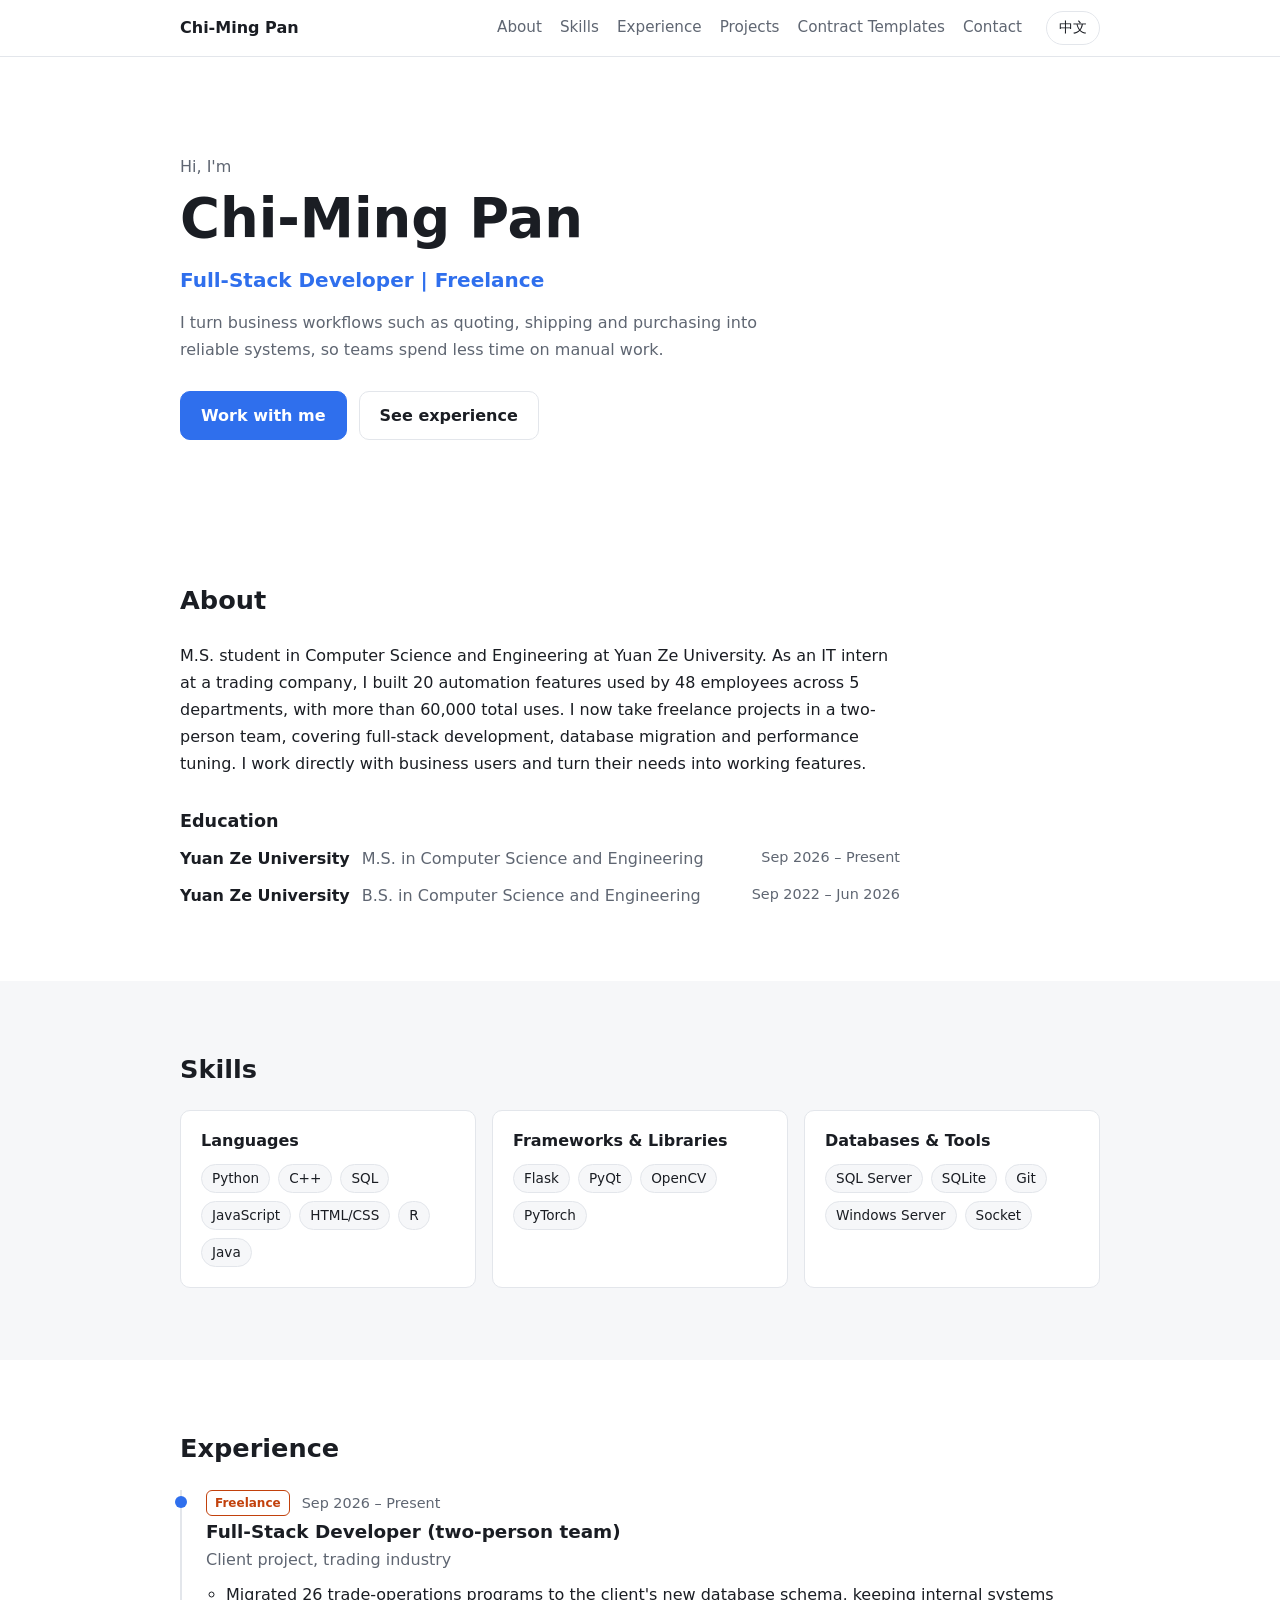
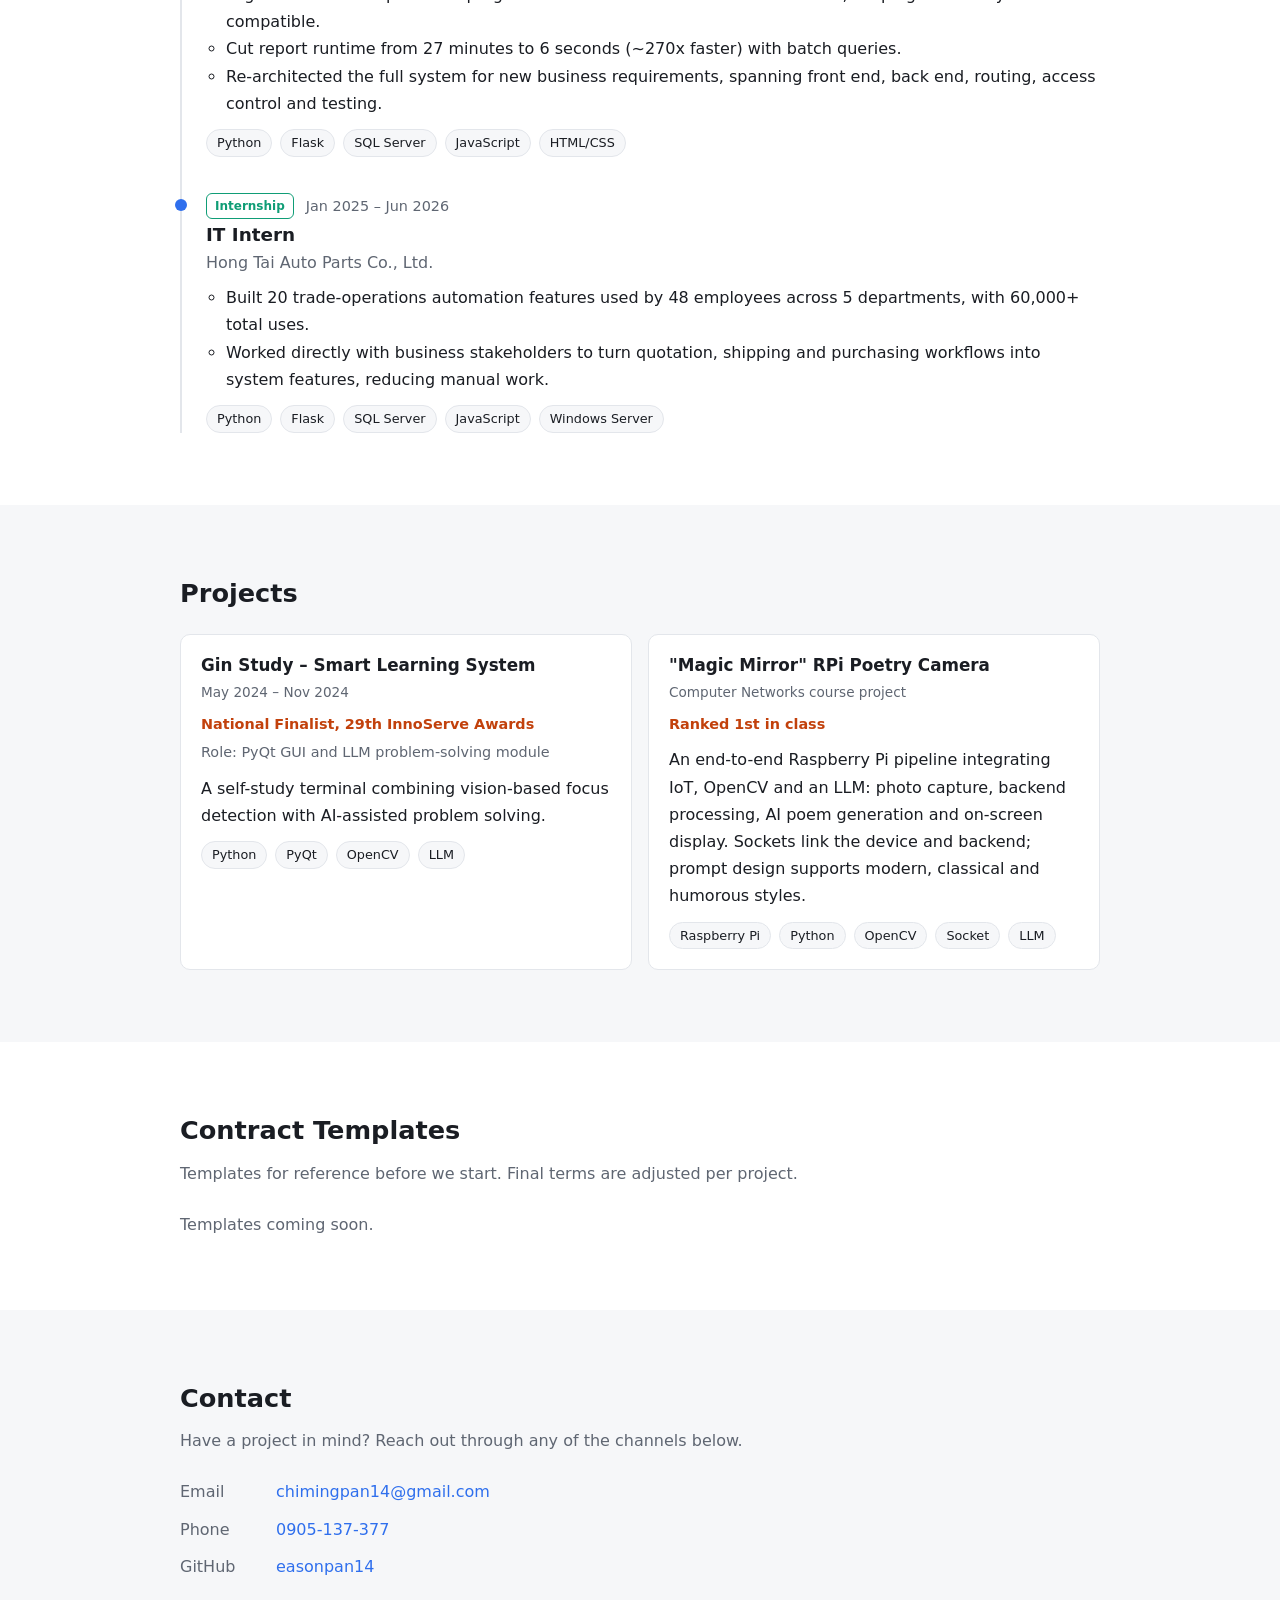
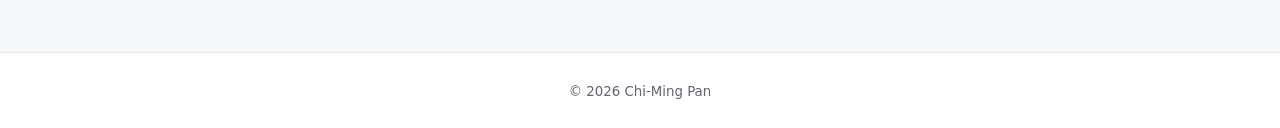
==== index.html @ 43a9b567 "Add bilingual single-page portfolio site Static HTML/CSS/JS portfolio for GitHub Pages with zh/en la" ====
<!DOCTYPE html>
<html lang="zh-Hant">
<head>
  <meta charset="UTF-8" />
  <meta name="viewport" content="width=device-width, initial-scale=1.0" />
  <title>潘啟明 Chi-Ming Pan｜作品集</title>
  <meta name="description" content="潘啟明 Chi-Ming Pan 的個人作品集：技術能力、實習與接案經歷、合約範本下載。" />
  <link rel="stylesheet" href="css/style.css" />
</head>
<body>
  <header class="nav">
    <div class="container nav__inner">
      <a href="#top" class="nav__brand" data-i18n="name"></a>
      <nav class="nav__links">
        <a href="#about" data-i18n="nav.about"></a>
        <a href="#skills" data-i18n="nav.skills"></a>
        <a href="#experience" data-i18n="nav.experience"></a>
        <a href="#projects" data-i18n="nav.projects"></a>
        <a href="#contracts" data-i18n="nav.contracts"></a>
        <a href="#contact" data-i18n="nav.contact"></a>
      </nav>
      <button id="lang-toggle" class="lang-toggle" type="button" aria-label="Switch language"></button>
    </div>
  </header>

  <main id="top">
    <section class="hero">
      <div class="container">
        <p class="hero__eyebrow" data-i18n="hero.eyebrow"></p>
        <h1 class="hero__title" data-i18n="name"></h1>
        <p class="hero__role" data-i18n="hero.role"></p>
        <p class="hero__tagline" data-i18n="hero.tagline"></p>
        <div class="hero__actions">
          <a href="#contact" class="btn btn--primary" data-i18n="hero.cta"></a>
          <a href="#experience" class="btn" data-i18n="hero.cta2"></a>
        </div>
      </div>
    </section>

    <section id="about" class="section">
      <div class="container">
        <h2 class="section__title" data-i18n="nav.about"></h2>
        <p class="about__text" data-i18n="about"></p>
        <h3 class="sub__title" data-i18n="edu.title"></h3>
        <ul id="education-list" class="edu"></ul>
      </div>
    </section>

    <section id="skills" class="section section--alt">
      <div class="container">
        <h2 class="section__title" data-i18n="nav.skills"></h2>
        <div id="skills-list" class="skills"></div>
      </div>
    </section>

    <section id="experience" class="section">
      <div class="container">
        <h2 class="section__title" data-i18n="nav.experience"></h2>
        <ol id="experience-list" class="timeline"></ol>
      </div>
    </section>

    <section id="projects" class="section section--alt">
      <div class="container">
        <h2 class="section__title" data-i18n="nav.projects"></h2>
        <div id="projects-list" class="projects"></div>
      </div>
    </section>

    <section id="contracts" class="section">
      <div class="container">
        <h2 class="section__title" data-i18n="nav.contracts"></h2>
        <p class="section__desc" data-i18n="contracts.desc"></p>
        <ul id="contracts-list" class="contracts"></ul>
      </div>
    </section>

    <section id="contact" class="section section--alt">
      <div class="container">
        <h2 class="section__title" data-i18n="nav.contact"></h2>
        <p class="section__desc" data-i18n="contact.desc"></p>
        <ul id="contact-list" class="contact"></ul>
      </div>
    </section>
  </main>

  <footer class="footer">
    <div class="container">
      <small>© <span id="year"></span> <span data-i18n="name"></span></small>
    </div>
  </footer>

  <script src="js/data.js"></script>
  <script src="js/main.js"></script>
</body>
</html>
---- css/style.css ----
:root {
  --bg: #ffffff;
  --bg-alt: #f6f7f9;
  --fg: #1a1d23;
  --muted: #5f6672;
  --border: #e3e6eb;
  --accent: #2f6fed;
  --accent-fg: #ffffff;
  --intern: #0f9d76;
  --freelance: #c2410c;
  --fulltime: #2f6fed;
  --radius: 10px;
  --max: 960px;
  font-family: system-ui, -apple-system, "PingFang TC", "Noto Sans TC", "Microsoft JhengHei", sans-serif;
}

@media (prefers-color-scheme: dark) {
  :root {
    --bg: #111317;
    --bg-alt: #181b21;
    --fg: #e8eaed;
    --muted: #9aa1ad;
    --border: #2a2e36;
    --accent: #6c9bff;
    --accent-fg: #0b0d10;
    --intern: #34d3a4;
    --freelance: #fb923c;
    --fulltime: #6c9bff;
  }
}

* { box-sizing: border-box; }
html { scroll-behavior: smooth; scroll-padding-top: 64px; }
body { margin: 0; background: var(--bg); color: var(--fg); line-height: 1.7; }
a { color: var(--accent); text-decoration: none; }
a:hover { text-decoration: underline; }
h1, h2, h3 { line-height: 1.3; margin: 0; }

.container { max-width: var(--max); margin: 0 auto; padding: 0 20px; }

/* Nav */
.nav {
  position: sticky; top: 0; z-index: 10;
  background: color-mix(in srgb, var(--bg) 85%, transparent);
  backdrop-filter: blur(8px);
  border-bottom: 1px solid var(--border);
}
.nav__inner { display: flex; align-items: center; gap: 24px; height: 56px; }
.nav__brand { font-weight: 700; color: var(--fg); }
.nav__links { display: flex; gap: 18px; margin-left: auto; font-size: 0.95rem; }
.nav__links a { color: var(--muted); }
.nav__links a:hover { color: var(--fg); text-decoration: none; }
.lang-toggle {
  border: 1px solid var(--border); background: transparent; color: var(--fg);
  border-radius: 999px; padding: 4px 12px; cursor: pointer; font: inherit; font-size: 0.85rem;
}
.lang-toggle:hover { border-color: var(--accent); }

@media (max-width: 680px) {
  .nav__links { display: none; }
  .lang-toggle { margin-left: auto; }
}

/* Hero */
.hero { padding: 96px 0 72px; }
.hero__eyebrow { color: var(--muted); margin: 0 0 4px; }
.hero__title { font-size: clamp(2.2rem, 6vw, 3.4rem); }
.hero__role { font-size: 1.25rem; color: var(--accent); margin: 8px 0 12px; font-weight: 600; }
.hero__tagline { color: var(--muted); max-width: 600px; margin: 0; }
.hero__actions { display: flex; gap: 12px; margin-top: 28px; flex-wrap: wrap; }

.btn {
  display: inline-block; padding: 10px 20px; border-radius: var(--radius);
  border: 1px solid var(--border); color: var(--fg); font-weight: 600;
}
.btn:hover { text-decoration: none; border-color: var(--accent); }
.btn--primary { background: var(--accent); color: var(--accent-fg); border-color: var(--accent); }
.btn--small { padding: 6px 14px; font-size: 0.9rem; white-space: nowrap; }

/* Sections */
.section { padding: 72px 0; }
.section--alt { background: var(--bg-alt); }
.section__title { font-size: 1.6rem; margin-bottom: 24px; }
.section__desc { color: var(--muted); margin: -12px 0 24px; }
.about__text { max-width: 720px; margin: 0; }

/* Skills */
.skills { display: grid; grid-template-columns: repeat(auto-fit, minmax(200px, 1fr)); gap: 16px; }
.skill-card { background: var(--bg); border: 1px solid var(--border); border-radius: var(--radius); padding: 20px; }
.skill-card__title { font-size: 1rem; margin-bottom: 12px; }

.tags { list-style: none; padding: 0; margin: 0; display: flex; flex-wrap: wrap; gap: 8px; }
.tag {
  font-size: 0.85rem; padding: 2px 10px; border-radius: 999px;
  background: var(--bg-alt); border: 1px solid var(--border);
}
.section--alt .tag { background: var(--bg-alt); }
.tags--small { margin-top: 12px; }
.tags--small .tag { font-size: 0.8rem; }

/* Timeline */
.timeline { list-style: none; padding: 0; margin: 0; border-left: 2px solid var(--border); }
.timeline__item { position: relative; padding: 0 0 36px 24px; }
.timeline__item::before {
  content: ""; position: absolute; left: -7px; top: 6px;
  width: 12px; height: 12px; border-radius: 50%; background: var(--accent);
}
.timeline__item:last-child { padding-bottom: 0; }
.timeline__head { display: flex; align-items: center; gap: 12px; margin-bottom: 4px; }
.timeline__date { color: var(--muted); font-size: 0.9rem; }
.timeline__title { font-size: 1.15rem; }
.timeline__org { color: var(--muted); margin: 2px 0 8px; }
.timeline__summary { margin: 0 0 8px; }
.timeline__highlights { margin: 0; padding-left: 20px; }

.badge {
  font-size: 0.75rem; font-weight: 600; padding: 2px 8px; border-radius: 6px;
  border: 1px solid currentColor;
}
.badge--intern { color: var(--intern); }
.badge--freelance { color: var(--freelance); }
.badge--fulltime { color: var(--fulltime); }

/* Education */
.sub__title { font-size: 1.1rem; margin: 32px 0 12px; }
.edu { list-style: none; padding: 0; margin: 0; display: grid; gap: 10px; max-width: 720px; }
.edu__item { display: flex; justify-content: space-between; gap: 16px; flex-wrap: wrap; }
.edu__degree { margin-left: 12px; color: var(--muted); }
.edu__period { color: var(--muted); font-size: 0.9rem; }

/* Projects */
.projects { display: grid; grid-template-columns: repeat(auto-fit, minmax(280px, 1fr)); gap: 16px; }
.project { background: var(--bg); border: 1px solid var(--border); border-radius: var(--radius); padding: 20px; }
.project__title { font-size: 1.05rem; }
.project__meta { color: var(--muted); font-size: 0.85rem; margin: 4px 0 0; }
.project__award { color: var(--freelance); font-weight: 600; font-size: 0.9rem; margin: 8px 0 0; }
.project__role { color: var(--muted); font-size: 0.9rem; margin: 4px 0 0; }
.project__desc { margin: 10px 0 0; }

/* Contracts */
.contracts { list-style: none; padding: 0; margin: 0; display: grid; gap: 12px; }
.contract {
  display: flex; align-items: center; justify-content: space-between; gap: 16px;
  background: var(--bg); border: 1px solid var(--border); border-radius: var(--radius); padding: 16px 20px;
}
.contract__name { font-size: 1rem; }
.contract__desc { color: var(--muted); margin: 2px 0 0; font-size: 0.9rem; }
.contracts__empty { color: var(--muted); }

/* Contact */
.contact { list-style: none; padding: 0; margin: 0; display: grid; gap: 10px; }
.contact__item { display: flex; gap: 16px; }
.contact__label { min-width: 80px; color: var(--muted); }

/* Footer */
.footer { border-top: 1px solid var(--border); padding: 24px 0; color: var(--muted); text-align: center; }
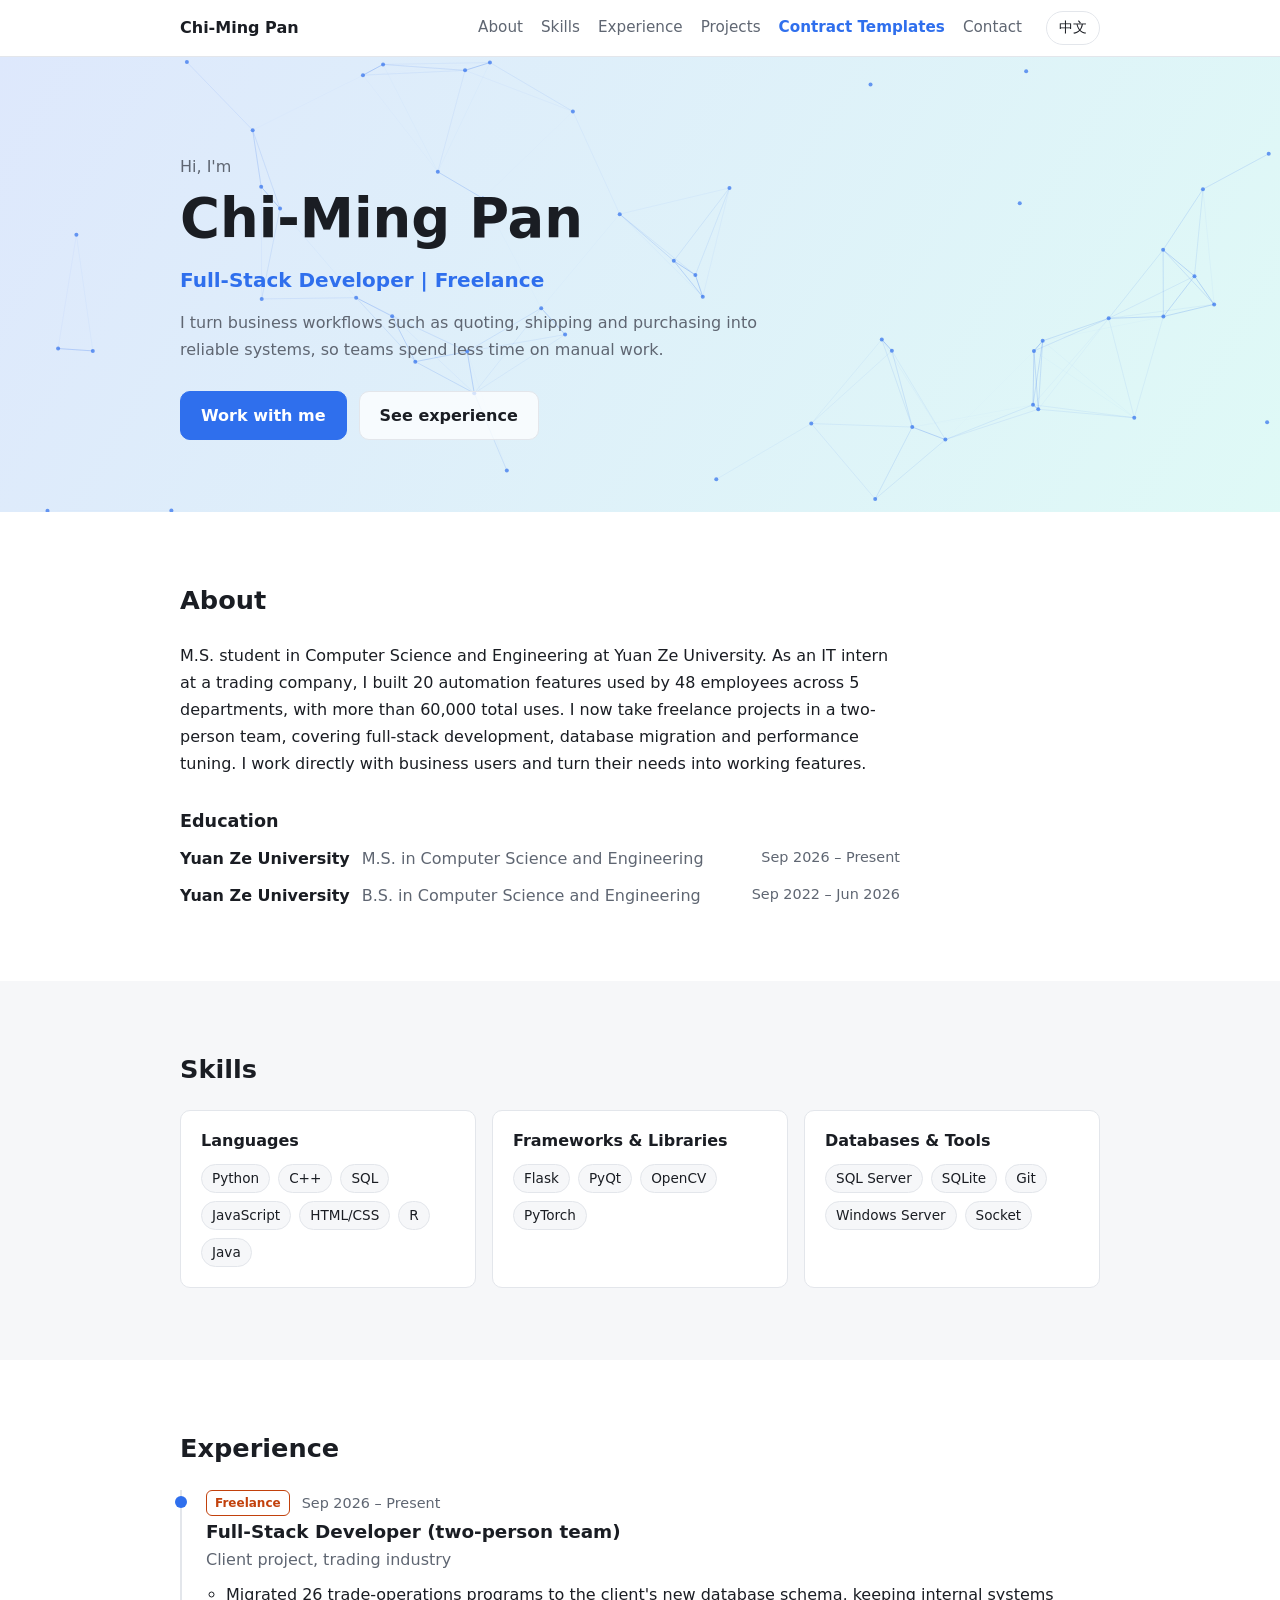
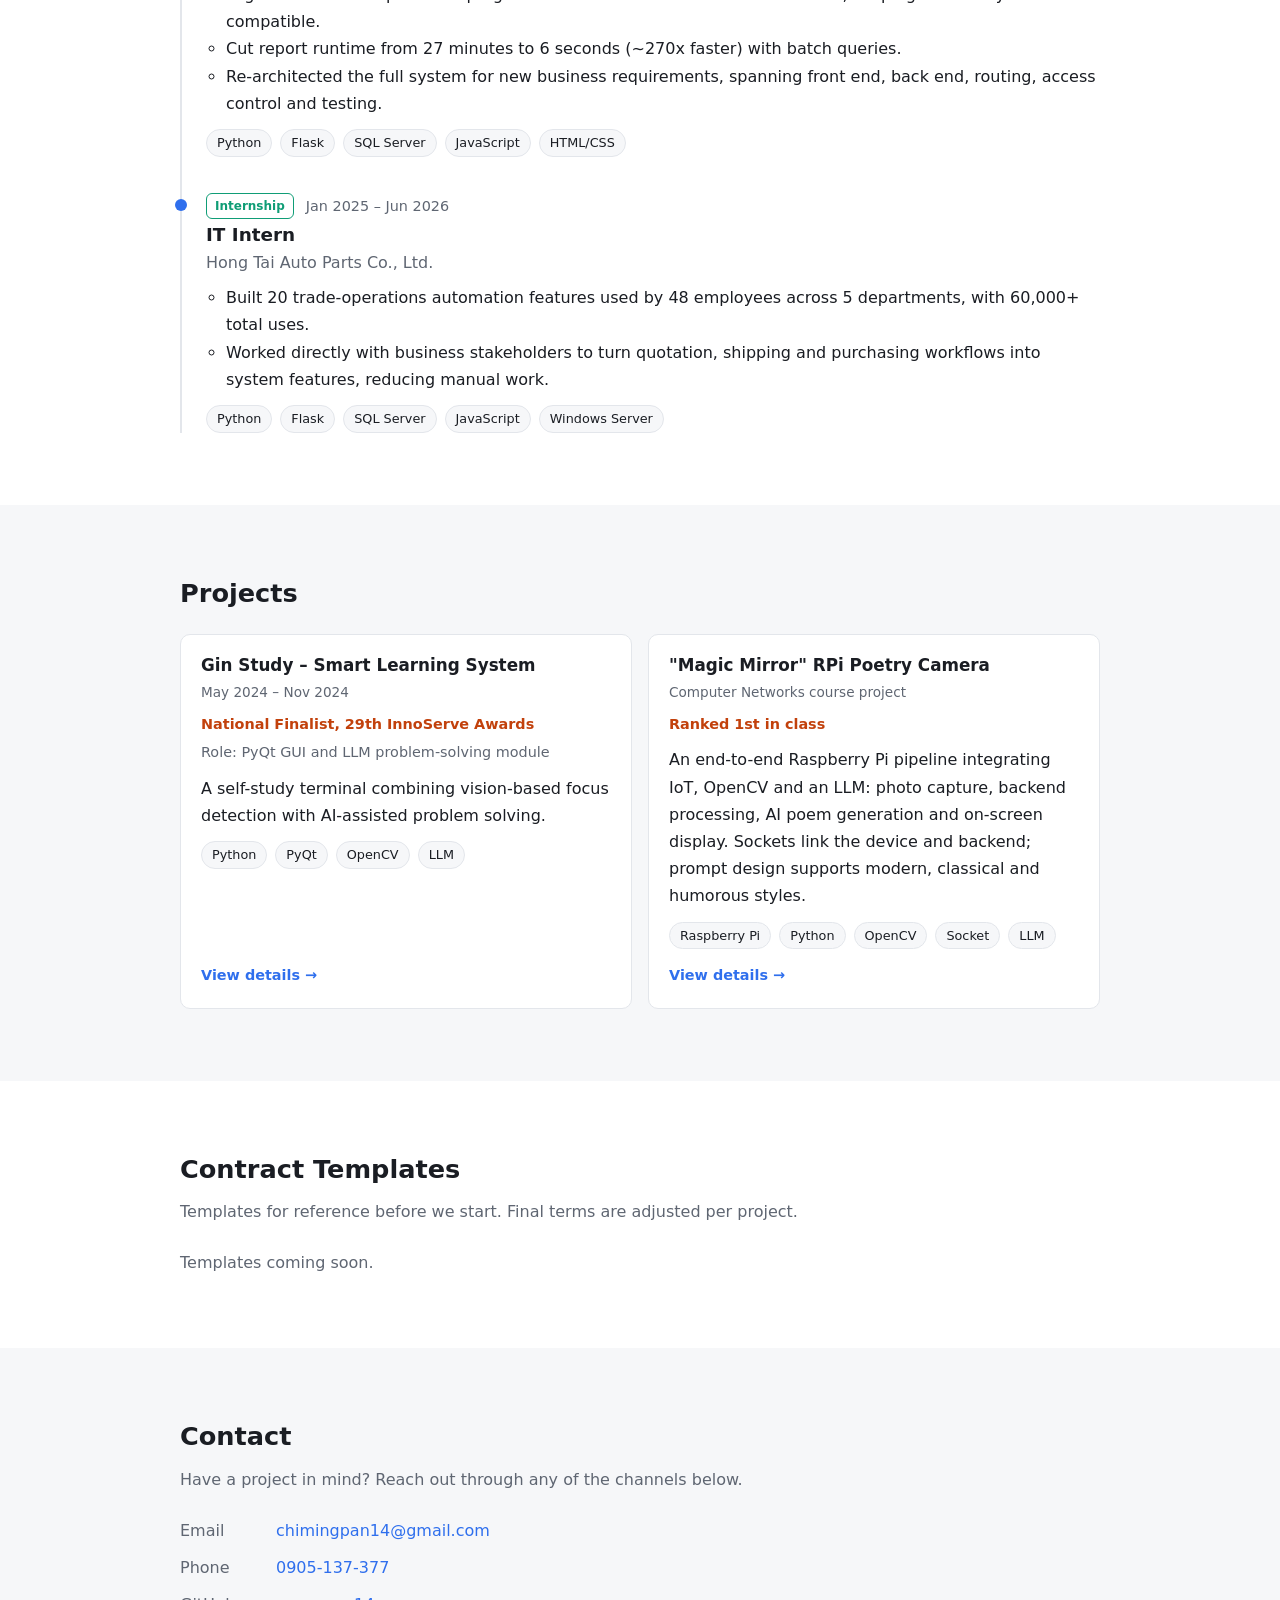
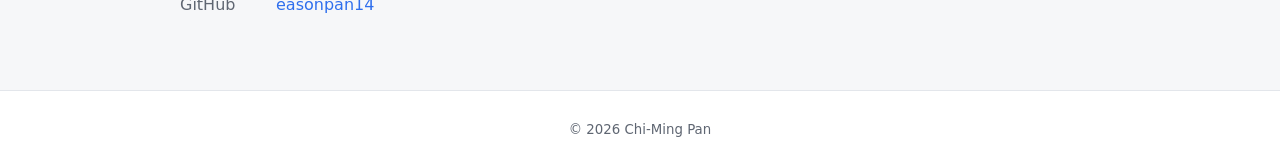
==== commit 68516661: "Add switchable hero background effects - Animated color gradient (CSS only) - Canvas node network th" ====
--- a/index.html
+++ b/index.html
@@ -24,8 +24,9 @@
   </header>
 
   <main id="top">
-    <section class="hero">
-      <div class="container">
+    <section id="hero" class="hero">
+      <canvas id="hero-canvas" class="hero__canvas" aria-hidden="true"></canvas>
+      <div class="container hero__content">
         <p class="hero__eyebrow" data-i18n="hero.eyebrow"></p>
         <h1 class="hero__title" data-i18n="name"></h1>
         <p class="hero__role" data-i18n="hero.role"></p>
@@ -92,5 +93,6 @@
 
   <script src="js/data.js"></script>
   <script src="js/main.js"></script>
+  <script src="js/hero.js"></script>
 </body>
 </html>
--- a/css/style.css
+++ b/css/style.css
@@ -50,6 +50,8 @@
 .nav__links { display: flex; gap: 18px; margin-left: auto; font-size: 0.95rem; }
 .nav__links a { color: var(--muted); }
 .nav__links a:hover { color: var(--fg); text-decoration: none; }
+.nav__links a[aria-current="true"] { color: var(--accent); font-weight: 600; }
+.nav__brand + .lang-toggle { margin-left: auto; }
 .lang-toggle {
   border: 1px solid var(--border); background: transparent; color: var(--fg);
   border-radius: 999px; padding: 4px 12px; cursor: pointer; font: inherit; font-size: 0.85rem;
@@ -69,6 +71,31 @@
 .hero__tagline { color: var(--muted); max-width: 600px; margin: 0; }
 .hero__actions { display: flex; gap: 12px; margin-top: 28px; flex-wrap: wrap; }
 
+/* Hero effects, switched by SITE_DATA.heroEffect (see js/hero.js) */
+.hero { position: relative; overflow: hidden; }
+.hero__content { position: relative; z-index: 1; }
+.hero__canvas { position: absolute; inset: 0; width: 100%; height: 100%; display: none; pointer-events: none; }
+.hero--network .hero__canvas { display: block; }
+.hero--network .btn:not(.btn--primary) { background: color-mix(in srgb, var(--bg) 75%, transparent); }
+
+.hero--gradient {
+  background: linear-gradient(
+    120deg,
+    color-mix(in srgb, var(--accent) 16%, var(--bg)),
+    color-mix(in srgb, #1ad7c0 14%, var(--bg)),
+    color-mix(in srgb, #9b59b6 14%, var(--bg)),
+    color-mix(in srgb, #ff9b11 12%, var(--bg)),
+    color-mix(in srgb, var(--accent) 16%, var(--bg))
+  );
+  background-size: 400% 400%;
+  animation: hero-gradient 24s ease infinite;
+}
+@keyframes hero-gradient {
+  0% { background-position: 0% 50%; }
+  50% { background-position: 100% 50%; }
+  100% { background-position: 0% 50%; }
+}
+
 .btn {
   display: inline-block; padding: 10px 20px; border-radius: var(--radius);
   border: 1px solid var(--border); color: var(--fg); font-weight: 600;
@@ -135,7 +162,29 @@
 .project__meta { color: var(--muted); font-size: 0.85rem; margin: 4px 0 0; }
 .project__award { color: var(--freelance); font-weight: 600; font-size: 0.9rem; margin: 8px 0 0; }
 .project__role { color: var(--muted); font-size: 0.9rem; margin: 4px 0 0; }
+.project { display: flex; flex-direction: column; }
 .project__desc { margin: 10px 0 0; }
+.project__more { margin-top: auto; padding-top: 14px; font-weight: 600; font-size: 0.9rem; }
+
+/* Project detail page */
+.detail__back { display: inline-block; color: var(--muted); font-size: 0.9rem; margin-bottom: 24px; }
+.detail { max-width: 760px; }
+.detail__title { font-size: clamp(1.7rem, 4vw, 2.3rem); }
+.detail__desc { margin: 16px 0 0; font-size: 1.05rem; }
+.detail__para { margin: 0 0 14px; }
+.detail__link { margin-top: 20px; }
+
+.gallery { display: grid; grid-template-columns: 1fr 1fr; gap: 16px; }
+.gallery__item { grid-column: span 2; margin: 0; }
+.gallery__item--half { grid-column: span 1; }
+.gallery__item img {
+  display: block; width: 100%; height: auto;
+  border-radius: var(--radius); border: 1px solid var(--border);
+}
+.gallery__item figcaption { color: var(--muted); font-size: 0.85rem; margin-top: 6px; }
+@media (max-width: 680px) {
+  .gallery__item--half { grid-column: span 2; }
+}
 
 /* Contracts */
 .contracts { list-style: none; padding: 0; margin: 0; display: grid; gap: 12px; }
@@ -154,3 +203,13 @@
 
 /* Footer */
 .footer { border-top: 1px solid var(--border); padding: 24px 0; color: var(--muted); text-align: center; }
+
+/* Respect users who ask for less motion */
+@media (prefers-reduced-motion: reduce) {
+  html { scroll-behavior: auto; }
+  *, *::before, *::after {
+    animation-duration: 0.01ms !important;
+    animation-iteration-count: 1 !important;
+    transition-duration: 0.01ms !important;
+  }
+}
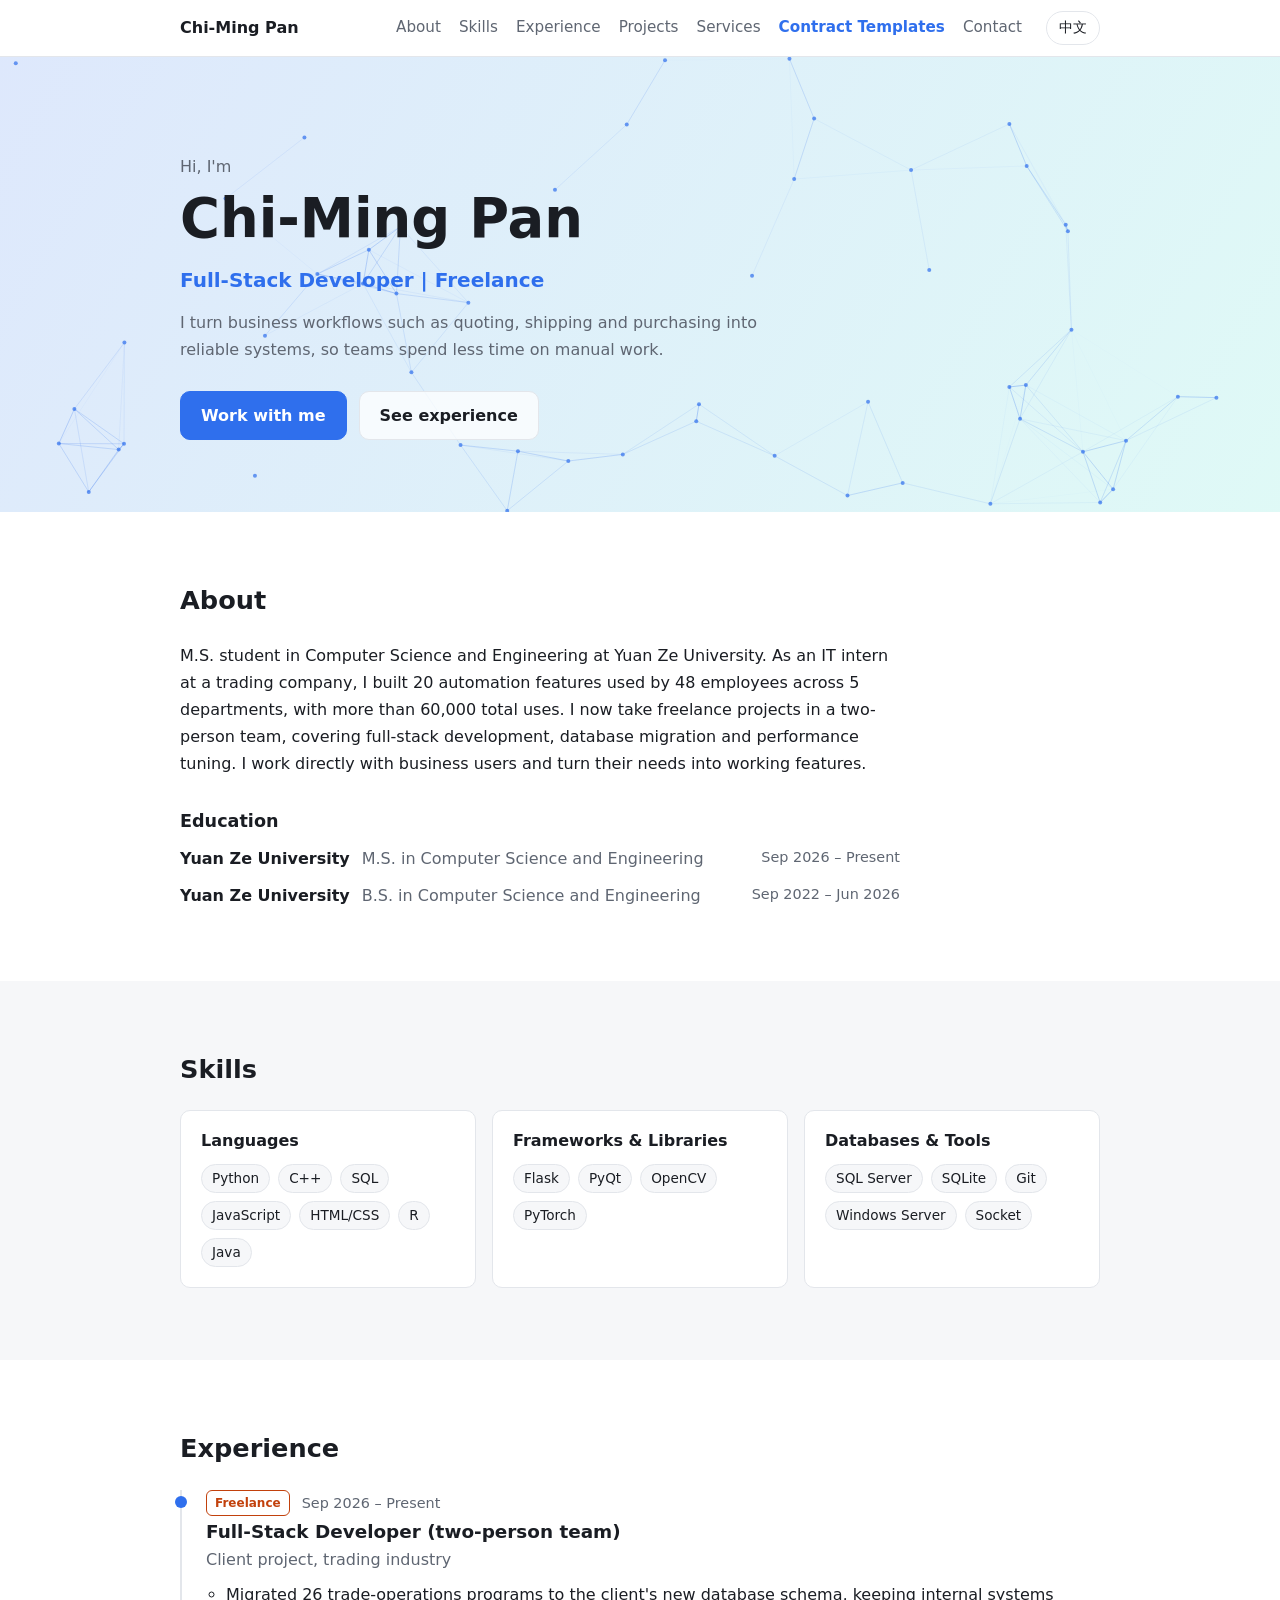
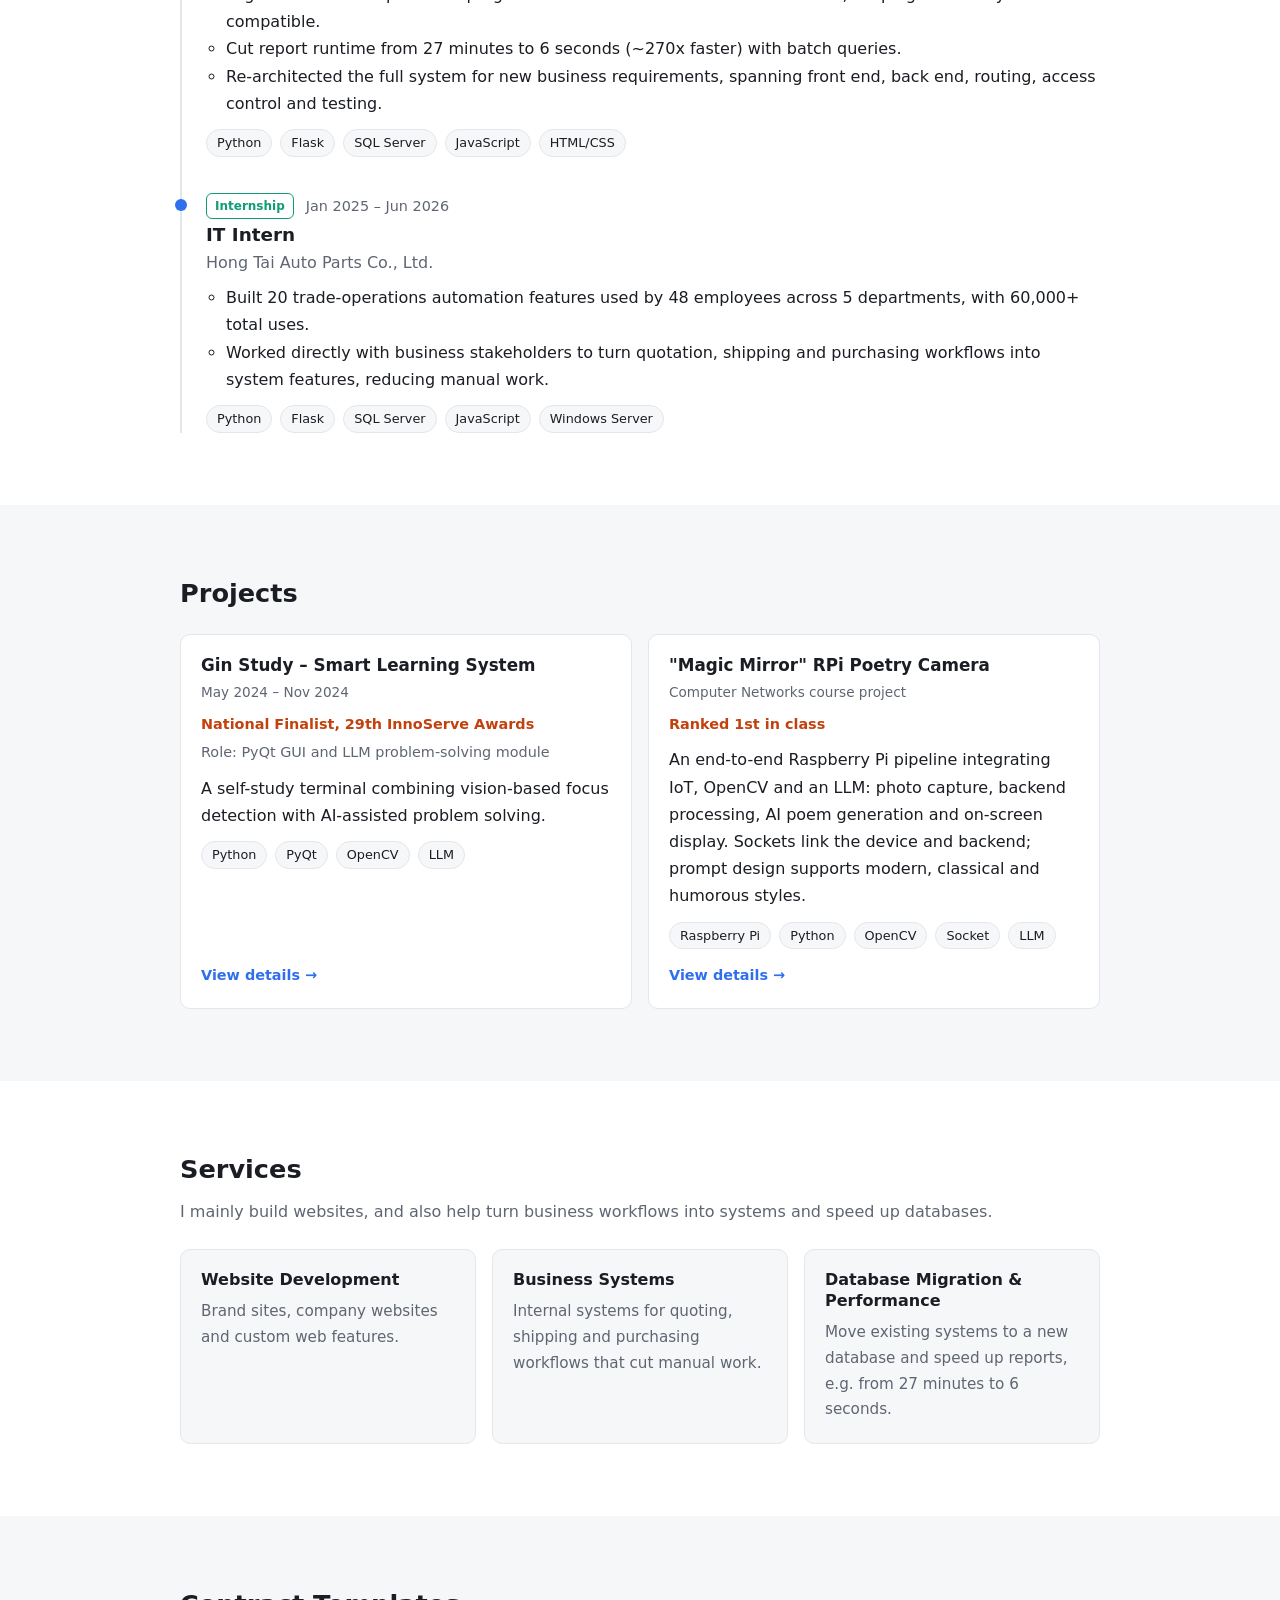
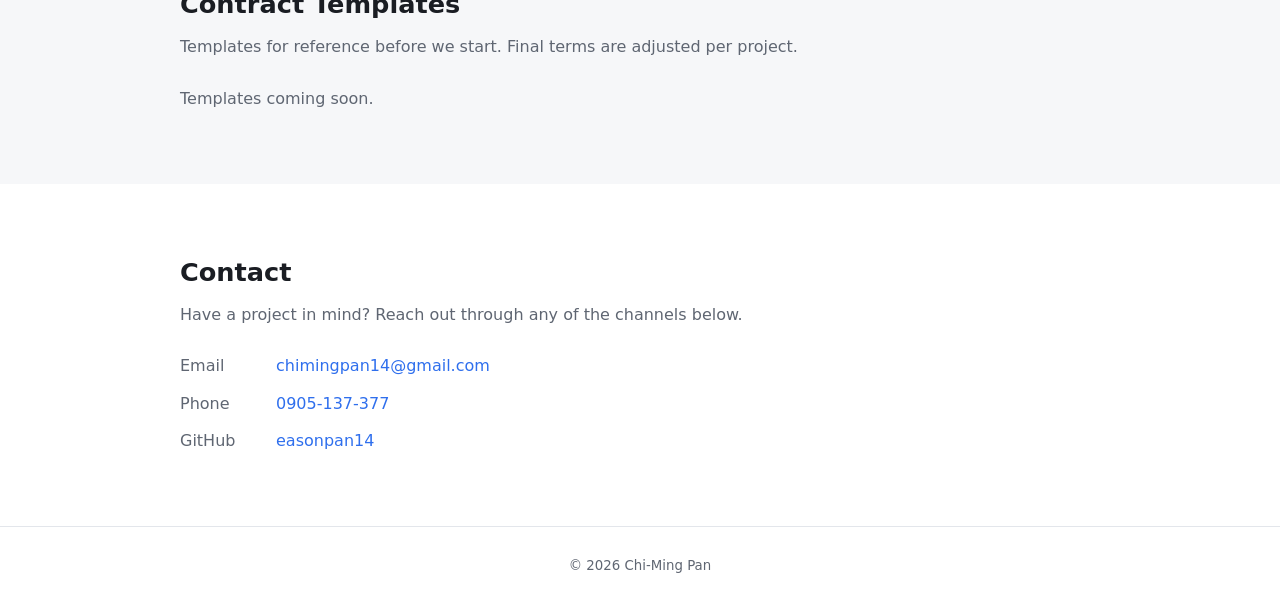
==== commit 1187e0ac: "Add services section and ignore private folders Co-Authored-By: Claude Opus 5.5 <noreply@anthropic.c" ====
--- a/index.html
+++ b/index.html
@@ -5,6 +5,8 @@
   <meta name="viewport" content="width=device-width, initial-scale=1.0" />
   <title>潘啟明 Chi-Ming Pan｜作品集</title>
   <meta name="description" content="潘啟明 Chi-Ming Pan 的個人作品集：技術能力、實習與接案經歷、合約範本下載。" />
+  <link rel="icon" href="assets/favicon.svg" type="image/svg+xml" />
+  <link rel="apple-touch-icon" href="assets/apple-touch-icon.png" />
   <link rel="stylesheet" href="css/style.css" />
 </head>
 <body>
@@ -16,6 +18,7 @@
         <a href="#skills" data-i18n="nav.skills"></a>
         <a href="#experience" data-i18n="nav.experience"></a>
         <a href="#projects" data-i18n="nav.projects"></a>
+        <a href="#services" data-i18n="nav.services"></a>
         <a href="#contracts" data-i18n="nav.contracts"></a>
         <a href="#contact" data-i18n="nav.contact"></a>
       </nav>
@@ -68,7 +71,15 @@
       </div>
     </section>
 
-    <section id="contracts" class="section">
+    <section id="services" class="section">
+      <div class="container">
+        <h2 class="section__title" data-i18n="nav.services"></h2>
+        <p class="section__desc" data-i18n="services.desc"></p>
+        <div id="services-list" class="services"></div>
+      </div>
+    </section>
+
+    <section id="contracts" class="section section--alt">
       <div class="container">
         <h2 class="section__title" data-i18n="nav.contracts"></h2>
         <p class="section__desc" data-i18n="contracts.desc"></p>
@@ -76,7 +87,7 @@
       </div>
     </section>
 
-    <section id="contact" class="section section--alt">
+    <section id="contact" class="section">
       <div class="container">
         <h2 class="section__title" data-i18n="nav.contact"></h2>
         <p class="section__desc" data-i18n="contact.desc"></p>
--- a/css/style.css
+++ b/css/style.css
@@ -187,6 +187,11 @@
 }
 
 /* Contracts */
+.services { display: grid; grid-template-columns: repeat(auto-fit, minmax(240px, 1fr)); gap: 16px; }
+.service { background: var(--bg-alt); border: 1px solid var(--border); border-radius: var(--radius); padding: 20px; }
+.service__title { font-size: 1rem; margin: 0 0 8px; }
+.service__desc { color: var(--muted); margin: 0; font-size: 0.95rem; }
+
 .contracts { list-style: none; padding: 0; margin: 0; display: grid; gap: 12px; }
 .contract {
   display: flex; align-items: center; justify-content: space-between; gap: 16px;
